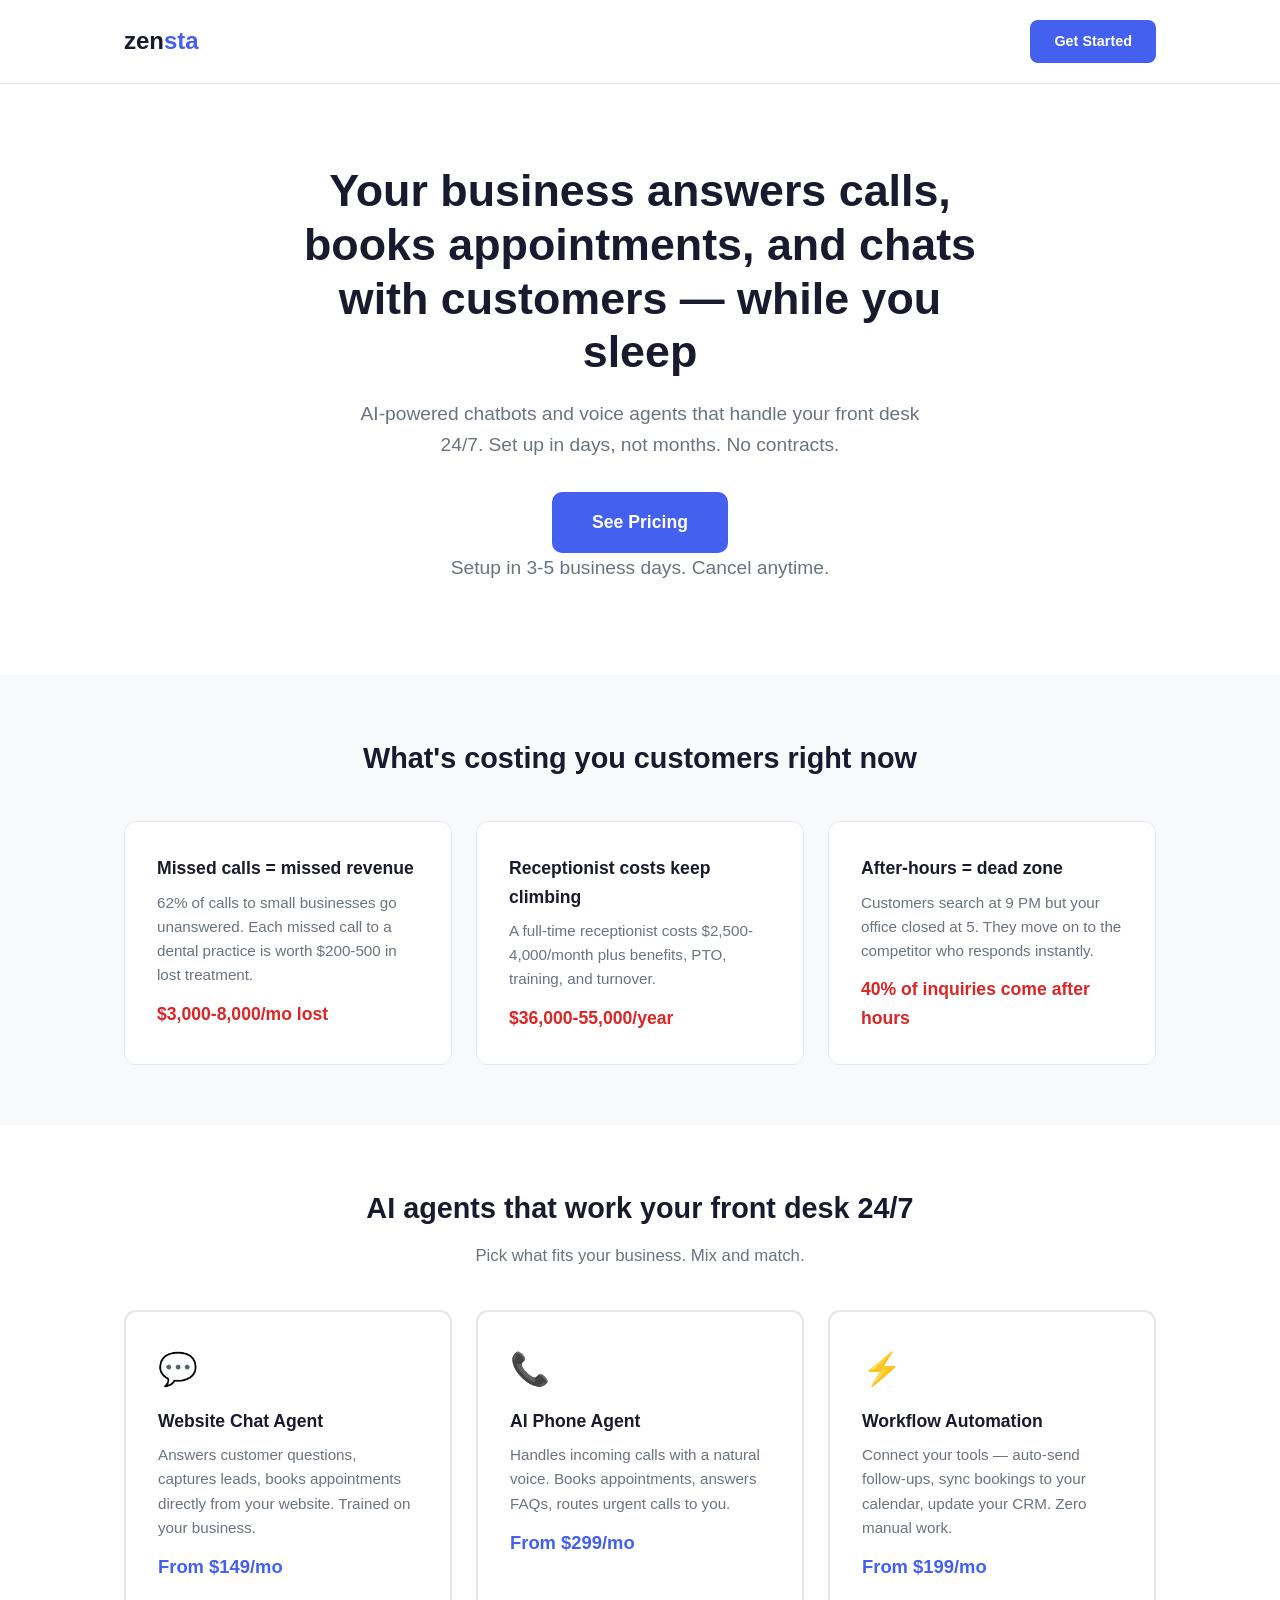
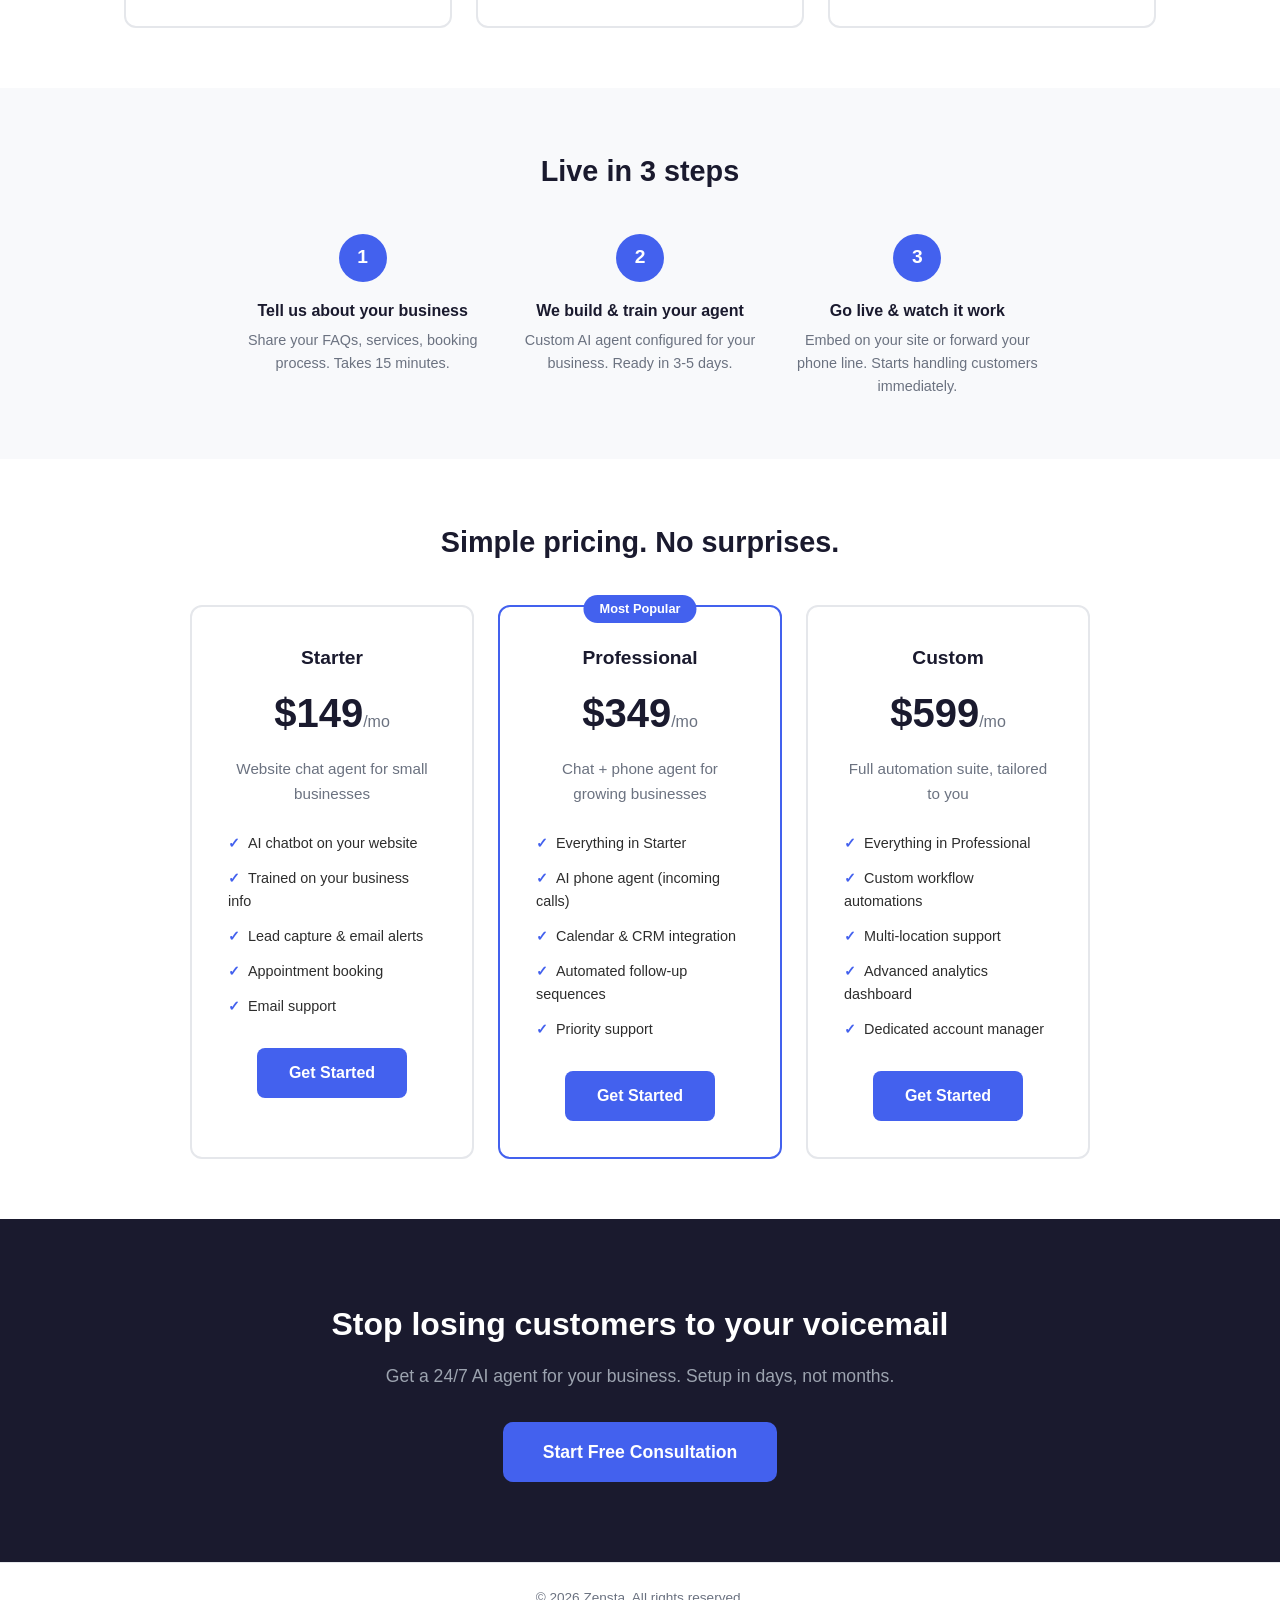
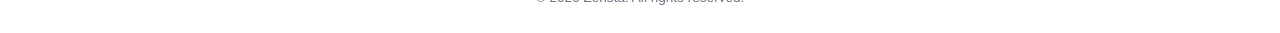
==== index.html @ ce4c0306 "Deploy Zensta landing page" ====
<!DOCTYPE html>
<html lang="en">
<head>
    <meta charset="UTF-8">
    <meta name="viewport" content="width=device-width, initial-scale=1.0">
    <title>Zensta — AI Automation for Small Businesses</title>
    <style>
        :root {
            --primary: #1a1a2e;
            --accent: #4361ee;
            --accent-hover: #3a56d4;
            --text: #2d2d2d;
            --text-light: #6b7280;
            --bg: #ffffff;
            --bg-alt: #f8f9fb;
            --border: #e5e7eb;
        }

        * { margin: 0; padding: 0; box-sizing: border-box; }

        body {
            font-family: -apple-system, BlinkMacSystemFont, 'Segoe UI', Roboto, sans-serif;
            color: var(--text);
            line-height: 1.6;
            background: var(--bg);
        }

        .container { max-width: 1080px; margin: 0 auto; padding: 0 24px; }

        /* Nav */
        nav {
            padding: 20px 0;
            border-bottom: 1px solid var(--border);
        }
        nav .container {
            display: flex;
            justify-content: space-between;
            align-items: center;
        }
        .logo {
            font-size: 1.5rem;
            font-weight: 700;
            color: var(--primary);
            text-decoration: none;
        }
        .logo span { color: var(--accent); }
        .nav-cta {
            background: var(--accent);
            color: white;
            padding: 10px 24px;
            border-radius: 8px;
            text-decoration: none;
            font-weight: 600;
            font-size: 0.9rem;
            transition: background 0.2s;
        }
        .nav-cta:hover { background: var(--accent-hover); }

        /* Hero */
        .hero {
            padding: 80px 0 60px;
            text-align: center;
        }
        .hero h1 {
            font-size: 2.8rem;
            line-height: 1.2;
            color: var(--primary);
            margin-bottom: 20px;
            max-width: 700px;
            margin-left: auto;
            margin-right: auto;
        }
        .hero p {
            font-size: 1.2rem;
            color: var(--text-light);
            max-width: 560px;
            margin: 0 auto 32px;
        }
        .hero-cta {
            display: inline-block;
            background: var(--accent);
            color: white;
            padding: 16px 40px;
            border-radius: 10px;
            text-decoration: none;
            font-weight: 700;
            font-size: 1.1rem;
            transition: background 0.2s, transform 0.1s;
        }
        .hero-cta:hover { background: var(--accent-hover); transform: translateY(-1px); }
        .hero-sub {
            margin-top: 12px;
            font-size: 0.85rem;
            color: var(--text-light);
        }

        /* Problem */
        .problem {
            padding: 60px 0;
            background: var(--bg-alt);
        }
        .problem h2 {
            text-align: center;
            font-size: 1.8rem;
            color: var(--primary);
            margin-bottom: 40px;
        }
        .problem-grid {
            display: grid;
            grid-template-columns: repeat(auto-fit, minmax(300px, 1fr));
            gap: 24px;
        }
        .problem-card {
            background: white;
            border: 1px solid var(--border);
            border-radius: 12px;
            padding: 32px;
        }
        .problem-card h3 {
            font-size: 1.1rem;
            margin-bottom: 8px;
            color: var(--primary);
        }
        .problem-card p {
            color: var(--text-light);
            font-size: 0.95rem;
        }
        .problem-card .cost {
            margin-top: 12px;
            font-weight: 700;
            color: #dc2626;
            font-size: 1.1rem;
        }

        /* Solution */
        .solution {
            padding: 60px 0;
        }
        .solution h2 {
            text-align: center;
            font-size: 1.8rem;
            color: var(--primary);
            margin-bottom: 12px;
        }
        .solution .subtitle {
            text-align: center;
            color: var(--text-light);
            margin-bottom: 40px;
            font-size: 1.05rem;
        }
        .solution-grid {
            display: grid;
            grid-template-columns: repeat(auto-fit, minmax(300px, 1fr));
            gap: 24px;
        }
        .solution-card {
            border: 2px solid var(--border);
            border-radius: 12px;
            padding: 32px;
            transition: border-color 0.2s;
        }
        .solution-card:hover { border-color: var(--accent); }
        .solution-card .icon { font-size: 2rem; margin-bottom: 12px; }
        .solution-card h3 { font-size: 1.1rem; margin-bottom: 8px; color: var(--primary); }
        .solution-card p { color: var(--text-light); font-size: 0.95rem; margin-bottom: 12px; }
        .solution-card .price {
            font-weight: 700;
            color: var(--accent);
            font-size: 1.15rem;
        }

        /* How it works */
        .process {
            padding: 60px 0;
            background: var(--bg-alt);
        }
        .process h2 {
            text-align: center;
            font-size: 1.8rem;
            color: var(--primary);
            margin-bottom: 40px;
        }
        .steps {
            display: grid;
            grid-template-columns: repeat(auto-fit, minmax(220px, 1fr));
            gap: 32px;
            max-width: 800px;
            margin: 0 auto;
        }
        .step {
            text-align: center;
        }
        .step-num {
            width: 48px;
            height: 48px;
            background: var(--accent);
            color: white;
            border-radius: 50%;
            display: inline-flex;
            align-items: center;
            justify-content: center;
            font-weight: 700;
            font-size: 1.2rem;
            margin-bottom: 16px;
        }
        .step h3 { font-size: 1rem; margin-bottom: 6px; color: var(--primary); }
        .step p { color: var(--text-light); font-size: 0.9rem; }

        /* Pricing */
        .pricing {
            padding: 60px 0;
        }
        .pricing h2 {
            text-align: center;
            font-size: 1.8rem;
            color: var(--primary);
            margin-bottom: 40px;
        }
        .pricing-grid {
            display: grid;
            grid-template-columns: repeat(auto-fit, minmax(280px, 1fr));
            gap: 24px;
            max-width: 900px;
            margin: 0 auto;
        }
        .pricing-card {
            border: 2px solid var(--border);
            border-radius: 12px;
            padding: 36px;
            text-align: center;
        }
        .pricing-card.featured {
            border-color: var(--accent);
            position: relative;
        }
        .pricing-card.featured::before {
            content: 'Most Popular';
            position: absolute;
            top: -12px;
            left: 50%;
            transform: translateX(-50%);
            background: var(--accent);
            color: white;
            padding: 4px 16px;
            border-radius: 20px;
            font-size: 0.8rem;
            font-weight: 600;
        }
        .pricing-card h3 { font-size: 1.2rem; color: var(--primary); margin-bottom: 8px; }
        .pricing-card .amount { font-size: 2.5rem; font-weight: 800; color: var(--primary); }
        .pricing-card .amount span { font-size: 1rem; font-weight: 400; color: var(--text-light); }
        .pricing-card .desc { color: var(--text-light); margin: 12px 0 20px; font-size: 0.95rem; }
        .pricing-card ul {
            list-style: none;
            text-align: left;
            margin-bottom: 24px;
        }
        .pricing-card ul li {
            padding: 6px 0;
            color: var(--text);
            font-size: 0.9rem;
        }
        .pricing-card ul li::before {
            content: '\2713';
            color: var(--accent);
            font-weight: 700;
            margin-right: 8px;
        }
        .pricing-cta {
            display: inline-block;
            background: var(--accent);
            color: white;
            padding: 12px 32px;
            border-radius: 8px;
            text-decoration: none;
            font-weight: 600;
            transition: background 0.2s;
        }
        .pricing-cta:hover { background: var(--accent-hover); }

        /* CTA */
        .final-cta {
            padding: 80px 0;
            background: var(--primary);
            text-align: center;
            color: white;
        }
        .final-cta h2 { font-size: 2rem; margin-bottom: 12px; }
        .final-cta p { color: #9ca3af; margin-bottom: 32px; font-size: 1.1rem; }
        .final-cta a {
            display: inline-block;
            background: var(--accent);
            color: white;
            padding: 16px 40px;
            border-radius: 10px;
            text-decoration: none;
            font-weight: 700;
            font-size: 1.1rem;
            transition: background 0.2s;
        }
        .final-cta a:hover { background: var(--accent-hover); }

        /* Footer */
        footer {
            padding: 24px 0;
            text-align: center;
            color: var(--text-light);
            font-size: 0.85rem;
            border-top: 1px solid var(--border);
        }

        @media (max-width: 640px) {
            .hero h1 { font-size: 2rem; }
            .hero { padding: 48px 0 40px; }
        }
    </style>
</head>
<body>

<nav>
    <div class="container">
        <a href="#" class="logo">zen<span>sta</span></a>
        <a href="#pricing" class="nav-cta">Get Started</a>
    </div>
</nav>

<section class="hero">
    <div class="container">
        <h1>Your business answers calls, books appointments, and chats with customers — while you sleep</h1>
        <p>AI-powered chatbots and voice agents that handle your front desk 24/7. Set up in days, not months. No contracts.</p>
        <a href="#pricing" class="hero-cta">See Pricing</a>
        <p class="hero-sub">Setup in 3-5 business days. Cancel anytime.</p>
    </div>
</section>

<section class="problem">
    <div class="container">
        <h2>What's costing you customers right now</h2>
        <div class="problem-grid">
            <div class="problem-card">
                <h3>Missed calls = missed revenue</h3>
                <p>62% of calls to small businesses go unanswered. Each missed call to a dental practice is worth $200-500 in lost treatment.</p>
                <p class="cost">$3,000-8,000/mo lost</p>
            </div>
            <div class="problem-card">
                <h3>Receptionist costs keep climbing</h3>
                <p>A full-time receptionist costs $2,500-4,000/month plus benefits, PTO, training, and turnover.</p>
                <p class="cost">$36,000-55,000/year</p>
            </div>
            <div class="problem-card">
                <h3>After-hours = dead zone</h3>
                <p>Customers search at 9 PM but your office closed at 5. They move on to the competitor who responds instantly.</p>
                <p class="cost">40% of inquiries come after hours</p>
            </div>
        </div>
    </div>
</section>

<section class="solution">
    <div class="container">
        <h2>AI agents that work your front desk 24/7</h2>
        <p class="subtitle">Pick what fits your business. Mix and match.</p>
        <div class="solution-grid">
            <div class="solution-card">
                <div class="icon">💬</div>
                <h3>Website Chat Agent</h3>
                <p>Answers customer questions, captures leads, books appointments directly from your website. Trained on your business.</p>
                <p class="price">From $149/mo</p>
            </div>
            <div class="solution-card">
                <div class="icon">📞</div>
                <h3>AI Phone Agent</h3>
                <p>Handles incoming calls with a natural voice. Books appointments, answers FAQs, routes urgent calls to you.</p>
                <p class="price">From $299/mo</p>
            </div>
            <div class="solution-card">
                <div class="icon">⚡</div>
                <h3>Workflow Automation</h3>
                <p>Connect your tools — auto-send follow-ups, sync bookings to your calendar, update your CRM. Zero manual work.</p>
                <p class="price">From $199/mo</p>
            </div>
        </div>
    </div>
</section>

<section class="process">
    <div class="container">
        <h2>Live in 3 steps</h2>
        <div class="steps">
            <div class="step">
                <div class="step-num">1</div>
                <h3>Tell us about your business</h3>
                <p>Share your FAQs, services, booking process. Takes 15 minutes.</p>
            </div>
            <div class="step">
                <div class="step-num">2</div>
                <h3>We build & train your agent</h3>
                <p>Custom AI agent configured for your business. Ready in 3-5 days.</p>
            </div>
            <div class="step">
                <div class="step-num">3</div>
                <h3>Go live & watch it work</h3>
                <p>Embed on your site or forward your phone line. Starts handling customers immediately.</p>
            </div>
        </div>
    </div>
</section>

<section class="pricing" id="pricing">
    <div class="container">
        <h2>Simple pricing. No surprises.</h2>
        <div class="pricing-grid">
            <div class="pricing-card">
                <h3>Starter</h3>
                <div class="amount">$149<span>/mo</span></div>
                <p class="desc">Website chat agent for small businesses</p>
                <ul>
                    <li>AI chatbot on your website</li>
                    <li>Trained on your business info</li>
                    <li>Lead capture & email alerts</li>
                    <li>Appointment booking</li>
                    <li>Email support</li>
                </ul>
                <a href="mailto:hello@zensta.work?subject=Interested in Starter Plan" class="pricing-cta">Get Started</a>
            </div>
            <div class="pricing-card featured">
                <h3>Professional</h3>
                <div class="amount">$349<span>/mo</span></div>
                <p class="desc">Chat + phone agent for growing businesses</p>
                <ul>
                    <li>Everything in Starter</li>
                    <li>AI phone agent (incoming calls)</li>
                    <li>Calendar & CRM integration</li>
                    <li>Automated follow-up sequences</li>
                    <li>Priority support</li>
                </ul>
                <a href="mailto:hello@zensta.work?subject=Interested in Professional Plan" class="pricing-cta">Get Started</a>
            </div>
            <div class="pricing-card">
                <h3>Custom</h3>
                <div class="amount">$599<span>/mo</span></div>
                <p class="desc">Full automation suite, tailored to you</p>
                <ul>
                    <li>Everything in Professional</li>
                    <li>Custom workflow automations</li>
                    <li>Multi-location support</li>
                    <li>Advanced analytics dashboard</li>
                    <li>Dedicated account manager</li>
                </ul>
                <a href="mailto:hello@zensta.work?subject=Interested in Custom Plan" class="pricing-cta">Get Started</a>
            </div>
        </div>
    </div>
</section>

<section class="final-cta">
    <div class="container">
        <h2>Stop losing customers to your voicemail</h2>
        <p>Get a 24/7 AI agent for your business. Setup in days, not months.</p>
        <a href="mailto:hello@zensta.work?subject=I want an AI agent for my business">Start Free Consultation</a>
    </div>
</section>

<footer>
    <div class="container">
        <p>&copy; 2026 Zensta. All rights reserved.</p>
    </div>
</footer>

</body>
</html>
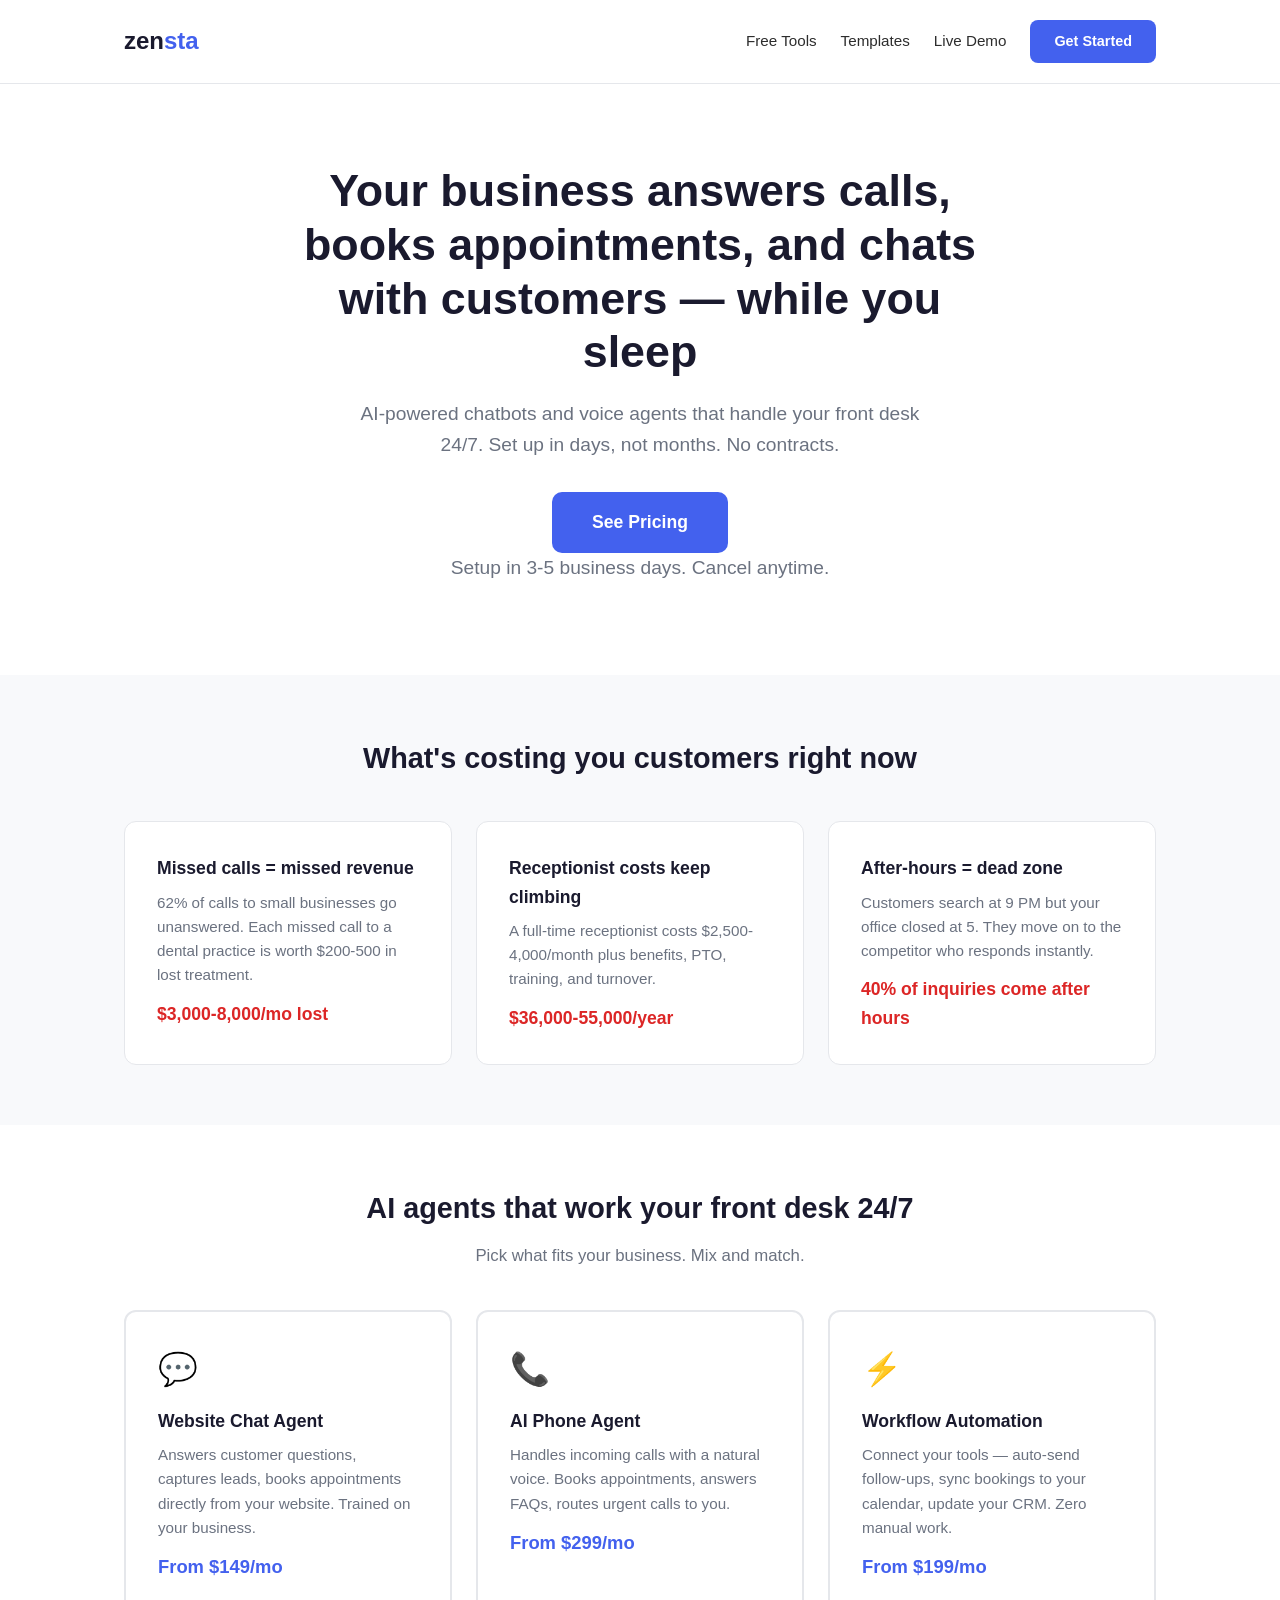
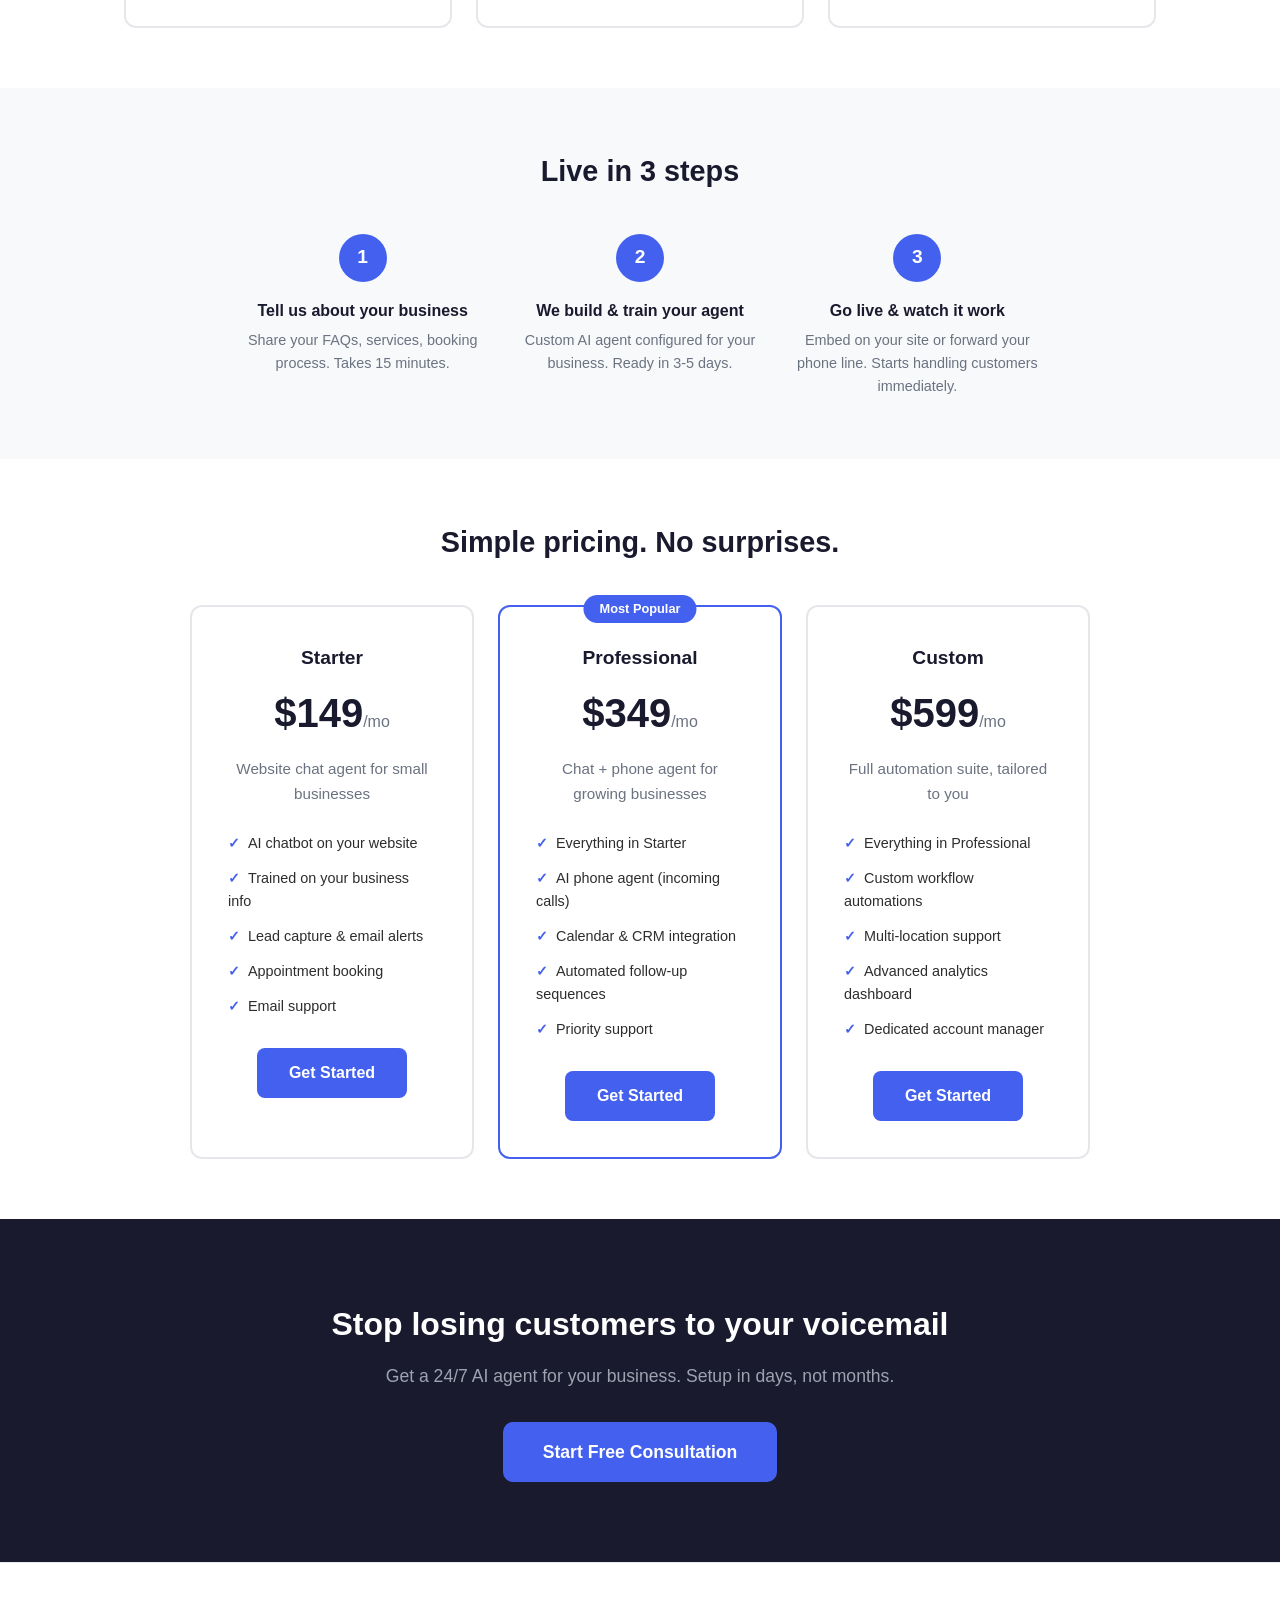
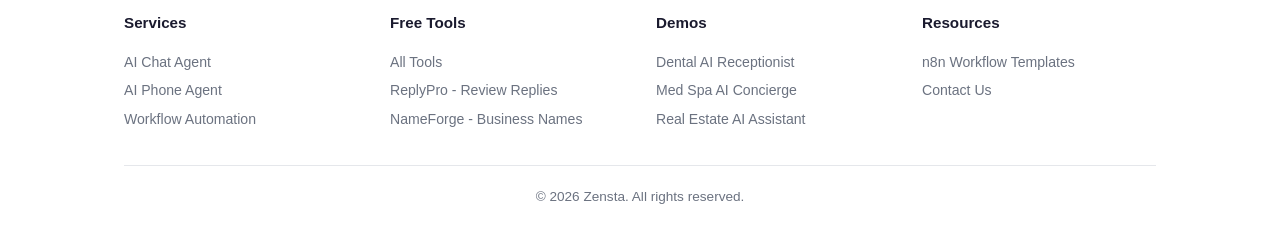
==== commit f2413a18: "SEO: add meta tags, Open Graph, JSON-LD structured data to landing page and tools directory" ====
--- a/index.html
+++ b/index.html
@@ -3,7 +3,124 @@
 <head>
     <meta charset="UTF-8">
     <meta name="viewport" content="width=device-width, initial-scale=1.0">
-    <title>Zensta — AI Automation for Small Businesses</title>
+    <title>Zensta — AI Automation for Small Businesses | AI Chatbot & Receptionist</title>
+    <meta name="description" content="AI-powered chatbots, phone agents, and workflow automation for small businesses. AI receptionist for dental practices, med spas, real estate. Setup in days, from $149/mo. No contracts.">
+    <meta name="keywords" content="AI automation small business, AI chatbot dental practice, AI receptionist, AI phone agent, workflow automation, n8n workflow templates, small business AI, 24/7 virtual receptionist">
+    <meta name="robots" content="index, follow">
+    <link rel="canonical" href="https://kartik-gupta-spyne.github.io/zensta-site/">
+
+    <!-- Open Graph -->
+    <meta property="og:type" content="website">
+    <meta property="og:title" content="Zensta — AI Automation for Small Businesses">
+    <meta property="og:description" content="AI chatbots, phone agents, and workflow automation that handle your front desk 24/7. Setup in days, not months. From $149/mo.">
+    <meta property="og:url" content="https://kartik-gupta-spyne.github.io/zensta-site/">
+    <meta property="og:site_name" content="Zensta">
+    <meta property="og:image" content="https://kartik-gupta-spyne.github.io/zensta-site/og-image.png">
+    <meta property="og:image:width" content="1200">
+    <meta property="og:image:height" content="630">
+
+    <!-- Twitter Card -->
+    <meta name="twitter:card" content="summary_large_image">
+    <meta name="twitter:title" content="Zensta — AI Automation for Small Businesses">
+    <meta name="twitter:description" content="AI chatbots, phone agents, and workflow automation that handle your front desk 24/7. From $149/mo.">
+    <meta name="twitter:image" content="https://kartik-gupta-spyne.github.io/zensta-site/og-image.png">
+
+    <!-- JSON-LD Structured Data: Organization -->
+    <script type="application/ld+json">
+    {
+        "@context": "https://schema.org",
+        "@type": "Organization",
+        "name": "Zensta",
+        "url": "https://kartik-gupta-spyne.github.io/zensta-site/",
+        "logo": "https://kartik-gupta-spyne.github.io/zensta-site/og-image.png",
+        "description": "AI-powered chatbots, phone agents, and workflow automation for small businesses.",
+        "email": "hello@zensta.work",
+        "sameAs": [],
+        "contactPoint": {
+            "@type": "ContactPoint",
+            "email": "hello@zensta.work",
+            "contactType": "sales"
+        }
+    }
+    </script>
+
+    <!-- JSON-LD Structured Data: WebSite -->
+    <script type="application/ld+json">
+    {
+        "@context": "https://schema.org",
+        "@type": "WebSite",
+        "name": "Zensta",
+        "url": "https://kartik-gupta-spyne.github.io/zensta-site/",
+        "description": "AI automation tools and services for small businesses",
+        "potentialAction": {
+            "@type": "SearchAction",
+            "target": "https://kartik-gupta-spyne.github.io/zensta-site/tools.html",
+            "query-input": "required name=search_term_string"
+        }
+    }
+    </script>
+
+    <!-- JSON-LD Structured Data: Service offerings -->
+    <script type="application/ld+json">
+    {
+        "@context": "https://schema.org",
+        "@type": "Service",
+        "serviceType": "AI Automation",
+        "provider": {
+            "@type": "Organization",
+            "name": "Zensta"
+        },
+        "name": "AI Automation for Small Businesses",
+        "description": "AI-powered chatbots, phone agents, and workflow automation that handle your front desk 24/7.",
+        "offers": [
+            {
+                "@type": "Offer",
+                "name": "Starter Plan",
+                "price": "149",
+                "priceCurrency": "USD",
+                "priceSpecification": {
+                    "@type": "UnitPriceSpecification",
+                    "price": "149",
+                    "priceCurrency": "USD",
+                    "billingDuration": "P1M"
+                },
+                "description": "Website chat agent for small businesses"
+            },
+            {
+                "@type": "Offer",
+                "name": "Professional Plan",
+                "price": "349",
+                "priceCurrency": "USD",
+                "priceSpecification": {
+                    "@type": "UnitPriceSpecification",
+                    "price": "349",
+                    "priceCurrency": "USD",
+                    "billingDuration": "P1M"
+                },
+                "description": "Chat + phone agent for growing businesses"
+            },
+            {
+                "@type": "Offer",
+                "name": "Custom Plan",
+                "price": "599",
+                "priceCurrency": "USD",
+                "priceSpecification": {
+                    "@type": "UnitPriceSpecification",
+                    "price": "599",
+                    "priceCurrency": "USD",
+                    "billingDuration": "P1M"
+                },
+                "description": "Full automation suite, tailored to you"
+            }
+        ],
+        "areaServed": "US",
+        "audience": {
+            "@type": "Audience",
+            "audienceType": "Small Business Owners"
+        }
+    }
+    </script>
+
     <style>
         :root {
             --primary: #1a1a2e;
@@ -44,6 +161,19 @@
             text-decoration: none;
         }
         .logo span { color: var(--accent); }
+        .nav-links {
+            display: flex;
+            align-items: center;
+            gap: 24px;
+        }
+        .nav-link {
+            color: var(--text);
+            text-decoration: none;
+            font-size: 0.95rem;
+            font-weight: 500;
+            transition: color 0.2s;
+        }
+        .nav-link:hover { color: var(--accent); }
         .nav-cta {
             background: var(--accent);
             color: white;
@@ -302,16 +432,45 @@
 
         /* Footer */
         footer {
-            padding: 24px 0;
-            text-align: center;
+            padding: 48px 0 24px;
             color: var(--text-light);
             font-size: 0.85rem;
             border-top: 1px solid var(--border);
         }
-
+        .footer-grid {
+            display: grid;
+            grid-template-columns: repeat(auto-fit, minmax(180px, 1fr));
+            gap: 32px;
+            margin-bottom: 32px;
+        }
+        .footer-col h4 {
+            color: var(--primary);
+            font-size: 0.95rem;
+            margin-bottom: 12px;
+        }
+        .footer-col a {
+            display: block;
+            color: var(--text-light);
+            text-decoration: none;
+            padding: 3px 0;
+            font-size: 0.88rem;
+            transition: color 0.2s;
+        }
+        .footer-col a:hover { color: var(--accent); }
+        .footer-bottom {
+            text-align: center;
+            padding-top: 20px;
+            border-top: 1px solid var(--border);
+        }
+
+        @media (max-width: 768px) {
+            .nav-links { gap: 12px; }
+            .nav-link { font-size: 0.85rem; }
+        }
         @media (max-width: 640px) {
             .hero h1 { font-size: 2rem; }
             .hero { padding: 48px 0 40px; }
+            .nav-links .nav-link { display: none; }
         }
     </style>
 </head>
@@ -319,8 +478,13 @@
 
 <nav>
     <div class="container">
-        <a href="#" class="logo">zen<span>sta</span></a>
-        <a href="#pricing" class="nav-cta">Get Started</a>
+        <a href="/" class="logo">zen<span>sta</span></a>
+        <div class="nav-links">
+            <a href="/tools.html" class="nav-link">Free Tools</a>
+            <a href="/templates.html" class="nav-link">Templates</a>
+            <a href="/demo.html" class="nav-link">Live Demo</a>
+            <a href="#pricing" class="nav-cta">Get Started</a>
+        </div>
     </div>
 </nav>
 
@@ -463,7 +627,34 @@
 
 <footer>
     <div class="container">
-        <p>&copy; 2026 Zensta. All rights reserved.</p>
+        <div class="footer-grid">
+            <div class="footer-col">
+                <h4>Services</h4>
+                <a href="#pricing">AI Chat Agent</a>
+                <a href="#pricing">AI Phone Agent</a>
+                <a href="#pricing">Workflow Automation</a>
+            </div>
+            <div class="footer-col">
+                <h4>Free Tools</h4>
+                <a href="/tools.html">All Tools</a>
+                <a href="/replypro.html">ReplyPro - Review Replies</a>
+                <a href="/nameforge.html">NameForge - Business Names</a>
+            </div>
+            <div class="footer-col">
+                <h4>Demos</h4>
+                <a href="/demo.html">Dental AI Receptionist</a>
+                <a href="/demo-medspa.html">Med Spa AI Concierge</a>
+                <a href="/demo-realestate.html">Real Estate AI Assistant</a>
+            </div>
+            <div class="footer-col">
+                <h4>Resources</h4>
+                <a href="/templates.html">n8n Workflow Templates</a>
+                <a href="mailto:hello@zensta.work">Contact Us</a>
+            </div>
+        </div>
+        <div class="footer-bottom">
+            <p>&copy; 2026 Zensta. All rights reserved.</p>
+        </div>
     </div>
 </footer>
 
